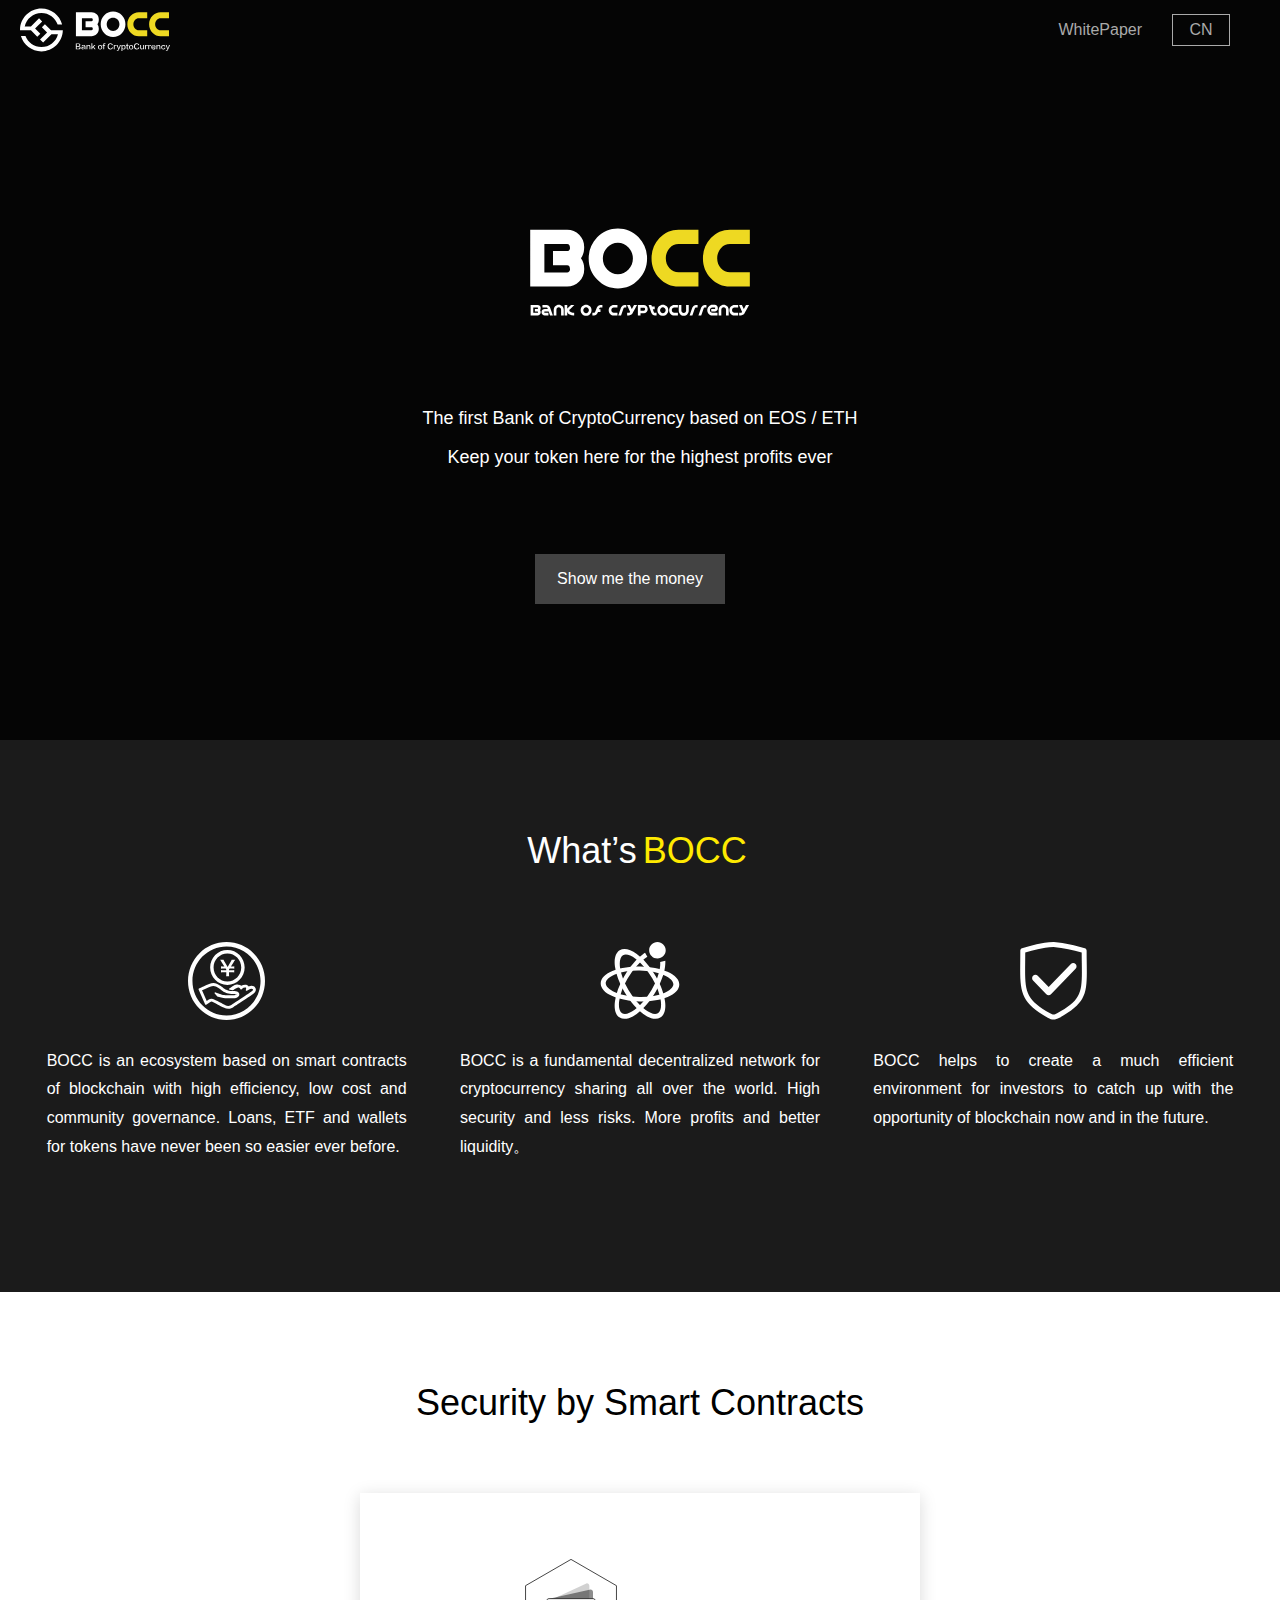
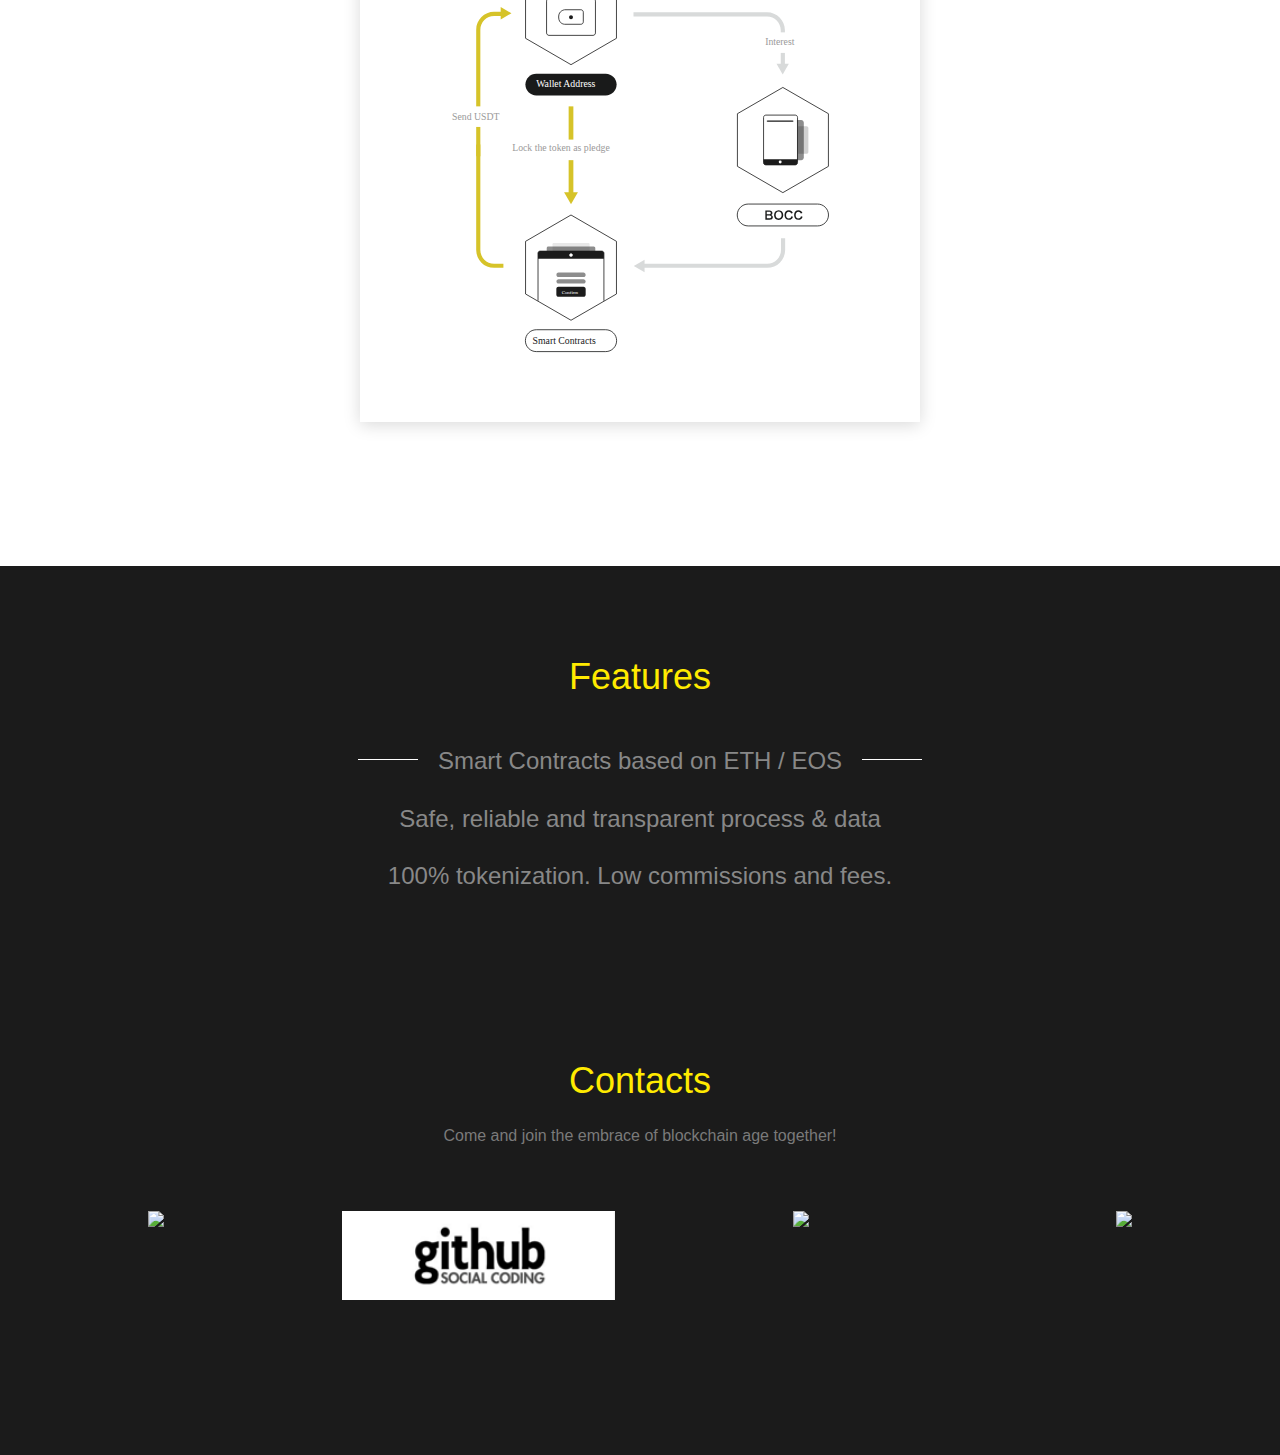
==== en/index.html @ 71c56737 "update" ====
<!DOCTYPE html><html><head><meta charset="utf-8"><meta name="viewport" content="width=device-width,initial-scale=1"><link href="/static/css/app.f552b98883aa0c68739c41cef1463698.css" rel="stylesheet"><title>BOCC，全球首个数字资产银行</title><meta name="keywords" content="区块链借贷,数字资产银行" id="kw" data-vue-meta="true"><meta name="description" content="BOCC是全球首个基于EOS&amp;ETH 区块链技术的数字资产“银行”。 是一个分布式数字资产管理、协作平台。官方名称为BOCC币行，简称 BOCC。BOCC币行提供基于数字资产的管理服务，包括借贷、量化、糖果、钱包、POS 矿池、去中心交易等，并提供各种资产服务工具。用户可以高效管理自己的资产，管理机构也可以零成本在这里给用户提供各种资产管理服务，从而逐渐形成一个基于智能合约的高效低成本的、公开中立的数字资产生态。" id="desc" data-vue-meta="true"></head><body><div data-v-5bb72483="" id="app"><div data-v-5bb72483="" class="page-header"><div data-v-5bb72483="" class="header_logo"><img data-v-5bb72483="" src="[data-uri]"></div><div data-v-5bb72483="" class="header-right"><a data-v-5bb72483="" href="">WhitePaper</a><a data-v-5bb72483="" href="/" class="lang router-link-active">CN</a></div></div><div data-v-5bb72483="" class="section banner"><canvas data-v-49dda0fe="" data-v-5bb72483="" class="star" width="800" height="740"></canvas><div data-v-5bb72483="" class="container"><img data-v-5bb72483="" src="/static/img/bocc_logo.8f1ca9d.svg"><p data-v-5bb72483="" class="p1">The first Bank of CryptoCurrency based on EOS / ETH</p><p data-v-5bb72483="" class="p2">Keep your token here for the highest profits ever</p><div data-v-5bb72483="" class="btns"><a data-v-5bb72483="" href="" class="btn learn-more">Show me the money</a></div></div></div><div data-v-5bb72483="" class="section about"><div data-v-5bb72483="" class="container"><h2 data-v-5bb72483="">What’s<span data-v-5bb72483="">BOCC</span></h2><div data-v-5bb72483="" class="items"><div data-v-5bb72483="" class="item"><img data-v-5bb72483="" src="[data-uri]"><p data-v-5bb72483="" class="desc">BOCC is an ecosystem based on smart contracts of blockchain with high efficiency, low cost and community governance. Loans, ETF and wallets for tokens have never been so easier ever before.</p></div><div data-v-5bb72483="" class="item"><img data-v-5bb72483="" src="[data-uri]"><p data-v-5bb72483="" class="desc">BOCC is a fundamental decentralized network for cryptocurrency sharing all over the world. High security and less risks. More profits and better liquidity。</p></div><div data-v-5bb72483="" class="item"><img data-v-5bb72483="" src="[data-uri]"><p data-v-5bb72483="" class="desc">BOCC helps to create a much efficient environment for investors to catch up with the opportunity of blockchain now and in the future.</p></div></div></div></div><div data-v-5bb72483="" class="section on-chain"><div data-v-5bb72483="" class="container"><h2 data-v-5bb72483="">Security by Smart Contracts</h2><div data-v-5bb72483="" class="img"><img data-v-5bb72483="" src="[data-uri]"></div></div></div><div data-v-5bb72483="" class="section characteristic"><div data-v-5bb72483="" class="container"><h2 data-v-5bb72483=""><span data-v-5bb72483="">Features</span></h2><p data-v-5bb72483="" class="p1">Smart Contracts based on ETH / EOS</p><p data-v-5bb72483="">Safe, reliable and transparent process &amp; data</p><p data-v-5bb72483="">100% tokenization. Low commissions and fees.</p></div></div><div data-v-5bb72483="" class="section concat"><div data-v-5bb72483="" class="container"><h2 data-v-5bb72483=""><span data-v-5bb72483="">Contacts</span></h2><p data-v-5bb72483="">Come and join the embrace of blockchain age together!</p><div data-v-5bb72483="" class="icons"><a data-v-5bb72483="" target="_blank" href="https://t.me/BOCC178" class="concat-icon telegram"><img data-v-5bb72483="" src="/static/img/telegram.ced1f60.png"></a><a data-v-5bb72483="" target="_blank" href="https://github.com/boccdao" class="concat-icon github"><img data-v-5bb72483="" src="[data-uri]"></a><a data-v-5bb72483="" class="concat-icon wechat"><img data-v-5bb72483="" src="/static/img/wechat.1f6c432.png"><div data-v-5bb72483="" class="qr"><img data-v-5bb72483="" src="/static/img/wechat_qr.aed6383.png"></div></a><a data-v-5bb72483="" target="_blank" href="https://twitter.com/BoBoccOne" class="concat-icon twitter"><img data-v-5bb72483="" src="/static/img/twitter.f9c5c9b.png"></a></div></div></div></div><script type="text/javascript" src="/static/js/manifest.2ae2e69a05c33dfc65f8.js"></script><script type="text/javascript" src="/static/js/vendor.516fdba6de6f0d0d9ad5.js"></script><script type="text/javascript" src="/static/js/app.c0666daaacd5abe1925c.js"></script></body></html>
---- static/css/app.f552b98883aa0c68739c41cef1463698.css ----
/*! normalize.css v8.0.0 | MIT License | github.com/necolas/normalize.css */.container[data-v-05e774ca]{box-sizing:border-box;max-width:1280px;min-width:320px;padding:20px;margin:0 auto}.container h2[data-v-05e774ca]{font-size:36px;font-weight:300;text-align:center;margin-top:70px;margin-bottom:70px}.container h2 span[data-v-05e774ca]{color:#ffea00;margin:6px}.page-header[data-v-05e774ca]{box-sizing:border-box;display:-ms-flexbox;display:flex;height:60px;max-width:1440px;width:100%;position:absolute;margin:0 auto;left:0;right:0;padding:0 20px;color:#aaa;background-color:transparent;-ms-flex-pack:justify;justify-content:space-between;z-index:10}.page-header .header-right[data-v-05e774ca],.page-header .header_logo[data-v-05e774ca]{display:-ms-flexbox;display:flex;-ms-flex-align:center;align-items:center}.page-header .header-right a[data-v-05e774ca]{color:inherit;text-decoration:none;height:30px;line-height:30px;text-align:center;margin-right:30px}@media screen and (max-width:425px){.page-header .header-right a[data-v-05e774ca]{margin-right:5px}}.page-header .header-right .lang[data-v-05e774ca]{height:30px;width:56px;border:1px solid;line-height:30px;text-align:center}.section.banner[data-v-05e774ca]{position:relative;height:740px;background-color:#050505;background-image:url(/static/img/banner.899f761.jpg);background-position:50%;background-repeat:no-repeat}.section.banner .container[data-v-05e774ca]{position:relative;color:#fff;text-align:center}.section.banner .container img[data-v-05e774ca]{margin-top:200px;width:236px}.section.banner .container p[data-v-05e774ca]{font-size:18px;font-weight:300;color:#fff}.section.banner .container p.p1[data-v-05e774ca]{margin-top:80px}.section.banner .container .btns[data-v-05e774ca]{margin-top:86px}.section.banner .container a.btn[data-v-05e774ca]{box-sizing:border-box;display:inline-block;line-height:50px;height:50px;width:190px;text-decoration:none;color:inherit}.section.banner .container a.btn.learn-more[data-v-05e774ca]{background-color:#434343;margin-right:20px}@media screen and (max-width:480px){.section.banner .container a.btn.learn-more[data-v-05e774ca]{margin-left:20px;margin-bottom:20px}}.section.banner .container a.btn.white-paper[data-v-05e774ca]{border:1px solid #fff}.section.about[data-v-05e774ca]{background-color:#1b1b1b;color:#fff}.section.about .container .items[data-v-05e774ca]{display:-ms-flexbox;display:flex;-ms-flex-pack:distribute;justify-content:space-around;margin-bottom:70px}@media screen and (max-width:768px){.section.about .container .items[data-v-05e774ca]{-ms-flex-direction:column;flex-direction:column;-ms-flex-align:center;align-items:center}}.section.about .container .items .item[data-v-05e774ca]{max-width:360px;width:30%;text-align:center;margin-bottom:40px}@media screen and (max-width:768px){.section.about .container .items .item[data-v-05e774ca]{width:100%}}.section.about .container .items .item img[data-v-05e774ca]{width:22%;margin-bottom:6%}.section.about .container .items .item p.desc[data-v-05e774ca]{text-align:justify;font-weight:300;line-height:1.8;margin:0}.section.on-chain .container[data-v-05e774ca]{text-align:center}.section.on-chain .container .img[data-v-05e774ca]{margin-left:auto;margin-right:auto;height:100%;width:100%;max-width:560px;max-height:560px;box-shadow:0 3px 16px 0 #dadada;margin-bottom:10%}.section.on-chain .container .img img[data-v-05e774ca]{box-sizing:border-box;width:100%;height:100%;padding:6%}.section.characteristic[data-v-05e774ca]{background-color:#1b1b1b;color:#fff}.section.characteristic .container[data-v-05e774ca]{display:-ms-flexbox;display:flex;-ms-flex-direction:column;flex-direction:column;-ms-flex-align:center;align-items:center;padding-bottom:50px}.section.characteristic .container h2[data-v-05e774ca]{margin-bottom:50px}.section.characteristic .container p[data-v-05e774ca]{font-size:24px;font-weight:300;color:#888;margin:0 0 30px;position:relative}.section.characteristic .container p.p1[data-v-05e774ca]:after,.section.characteristic .container p.p1[data-v-05e774ca]:before{content:"";display:block;position:absolute;width:60px;border-bottom:1px solid #fff;top:12px}@media screen and (max-width:480px){.section.characteristic .container p.p1[data-v-05e774ca]:after,.section.characteristic .container p.p1[data-v-05e774ca]:before{display:none}}.section.characteristic .container p.p1[data-v-05e774ca]:before{left:-80px}.section.characteristic .container p.p1[data-v-05e774ca]:after{right:-80px}.section.concat[data-v-05e774ca]{background-color:#1b1b1b;color:#fff}.section.concat .container[data-v-05e774ca]{text-align:center;padding-bottom:100px}.section.concat .container h2[data-v-05e774ca]{margin-bottom:26px}.section.concat .container p[data-v-05e774ca]{color:#7a7a7a;margin-bottom:65px}.section.concat .container .icons[data-v-05e774ca]{display:-ms-flexbox;display:flex;-ms-flex-pack:justify;justify-content:space-between;margin-bottom:50px}@media screen and (max-width:540px){.section.concat .container .icons[data-v-05e774ca]{-ms-flex-direction:column;flex-direction:column;-ms-flex-align:center;align-items:center}}.section.concat .container .concat-icon[data-v-05e774ca]{width:22%}@media screen and (max-width:540px){.section.concat .container .concat-icon[data-v-05e774ca]{width:80%;max-width:300px;margin-bottom:20px}}.section.concat .container .concat-icon img[data-v-05e774ca]{width:100%}.section.concat .container .wechat[data-v-05e774ca]{position:relative}.section.concat .container .wechat .qr[data-v-05e774ca]{display:none;position:absolute;border-radius:4%;overflow:hidden;bottom:130%;width:160%;left:-30%}.section.concat .container .wechat .qr img[data-v-05e774ca]{vertical-align:bottom}.section.concat .container .wechat:hover .qr[data-v-05e774ca]{display:block}.star[data-v-49dda0fe]{position:absolute;height:100%;width:100%}
/*! normalize.css v8.0.0 | MIT License | github.com/necolas/normalize.css */html{line-height:1.15;-webkit-text-size-adjust:100%}body{margin:0}h1{font-size:2em;margin:.67em 0}hr{box-sizing:content-box;height:0;overflow:visible}pre{font-family:monospace,monospace;font-size:1em}a{background-color:transparent}abbr[title]{border-bottom:none;text-decoration:underline;-webkit-text-decoration:underline dotted;text-decoration:underline dotted}b,strong{font-weight:bolder}code,kbd,samp{font-family:monospace,monospace;font-size:1em}small{font-size:80%}sub,sup{font-size:75%;line-height:0;position:relative;vertical-align:baseline}sub{bottom:-.25em}sup{top:-.5em}img{border-style:none}button,input,optgroup,select,textarea{font-family:inherit;font-size:100%;line-height:1.15;margin:0}button,input{overflow:visible}button,select{text-transform:none}[type=button],[type=reset],[type=submit],button{-webkit-appearance:button}[type=button]::-moz-focus-inner,[type=reset]::-moz-focus-inner,[type=submit]::-moz-focus-inner,button::-moz-focus-inner{border-style:none;padding:0}[type=button]:-moz-focusring,[type=reset]:-moz-focusring,[type=submit]:-moz-focusring,button:-moz-focusring{outline:1px dotted ButtonText}fieldset{padding:.35em .75em .625em}legend{box-sizing:border-box;color:inherit;display:table;max-width:100%;padding:0;white-space:normal}progress{vertical-align:baseline}textarea{overflow:auto}[type=checkbox],[type=radio]{box-sizing:border-box;padding:0}[type=number]::-webkit-inner-spin-button,[type=number]::-webkit-outer-spin-button{height:auto}[type=search]{-webkit-appearance:textfield;outline-offset:-2px}[type=search]::-webkit-search-decoration{-webkit-appearance:none}::-webkit-file-upload-button{-webkit-appearance:button;font:inherit}details{display:block}summary{display:list-item}[hidden],template{display:none}*{font-family:PingFang SC,Helvetica Neue,Helvetica,Hiragino Sans GB,Microsoft YaHei,Arial,sans-serif}.container[data-v-5bb72483]{box-sizing:border-box;max-width:1280px;min-width:320px;padding:20px;margin:0 auto}.container h2[data-v-5bb72483]{font-size:36px;font-weight:300;text-align:center;margin-top:70px;margin-bottom:70px}.container h2 span[data-v-5bb72483]{color:#ffea00;margin:6px}.page-header[data-v-5bb72483]{box-sizing:border-box;display:-ms-flexbox;display:flex;height:60px;max-width:1440px;width:100%;position:absolute;margin:0 auto;left:0;right:0;padding:0 20px;color:#aaa;background-color:transparent;-ms-flex-pack:justify;justify-content:space-between;z-index:10}.page-header .header-right[data-v-5bb72483],.page-header .header_logo[data-v-5bb72483]{display:-ms-flexbox;display:flex;-ms-flex-align:center;align-items:center}.page-header .header-right a[data-v-5bb72483]{color:inherit;text-decoration:none;height:30px;line-height:30px;text-align:center;margin-right:30px}@media screen and (max-width:425px){.page-header .header-right a[data-v-5bb72483]{margin-right:5px}}.page-header .header-right .lang[data-v-5bb72483]{height:30px;width:56px;border:1px solid;line-height:30px;text-align:center}.section.banner[data-v-5bb72483]{position:relative;height:740px;background-color:#050505;background-image:url(/static/img/banner.899f761.jpg);background-position:50%;background-repeat:no-repeat}.section.banner .container[data-v-5bb72483]{position:relative;color:#fff;text-align:center}.section.banner .container img[data-v-5bb72483]{margin-top:200px;width:236px}.section.banner .container p[data-v-5bb72483]{font-size:18px;font-weight:300;color:#fff}.section.banner .container p.p1[data-v-5bb72483]{margin-top:80px}.section.banner .container .btns[data-v-5bb72483]{margin-top:86px}.section.banner .container a.btn[data-v-5bb72483]{box-sizing:border-box;display:inline-block;line-height:50px;height:50px;width:190px;text-decoration:none;color:inherit}.section.banner .container a.btn.learn-more[data-v-5bb72483]{background-color:#434343;margin-right:20px}@media screen and (max-width:480px){.section.banner .container a.btn.learn-more[data-v-5bb72483]{margin-left:20px;margin-bottom:20px}}.section.banner .container a.btn.white-paper[data-v-5bb72483]{border:1px solid #fff}.section.about[data-v-5bb72483]{background-color:#1b1b1b;color:#fff}.section.about .container .items[data-v-5bb72483]{display:-ms-flexbox;display:flex;-ms-flex-pack:distribute;justify-content:space-around;margin-bottom:70px}@media screen and (max-width:768px){.section.about .container .items[data-v-5bb72483]{-ms-flex-direction:column;flex-direction:column;-ms-flex-align:center;align-items:center}}.section.about .container .items .item[data-v-5bb72483]{max-width:360px;width:30%;text-align:center;margin-bottom:40px}@media screen and (max-width:768px){.section.about .container .items .item[data-v-5bb72483]{width:100%}}.section.about .container .items .item img[data-v-5bb72483]{width:22%;margin-bottom:6%}.section.about .container .items .item p.desc[data-v-5bb72483]{text-align:justify;font-weight:300;line-height:1.8;margin:0}.section.on-chain .container[data-v-5bb72483]{text-align:center}.section.on-chain .container .img[data-v-5bb72483]{margin-left:auto;margin-right:auto;height:100%;width:100%;max-width:560px;max-height:560px;box-shadow:0 3px 16px 0 #dadada;margin-bottom:10%}.section.on-chain .container .img img[data-v-5bb72483]{box-sizing:border-box;width:100%;height:100%;padding:6%}.section.characteristic[data-v-5bb72483]{background-color:#1b1b1b;color:#fff}.section.characteristic .container[data-v-5bb72483]{display:-ms-flexbox;display:flex;-ms-flex-direction:column;flex-direction:column;-ms-flex-align:center;align-items:center;padding-bottom:50px}.section.characteristic .container h2[data-v-5bb72483]{margin-bottom:50px}.section.characteristic .container p[data-v-5bb72483]{font-size:24px;font-weight:300;color:#888;margin:0 0 30px;position:relative}.section.characteristic .container p.p1[data-v-5bb72483]:after,.section.characteristic .container p.p1[data-v-5bb72483]:before{content:"";display:block;position:absolute;width:60px;border-bottom:1px solid #fff;top:12px}@media screen and (max-width:480px){.section.characteristic .container p.p1[data-v-5bb72483]:after,.section.characteristic .container p.p1[data-v-5bb72483]:before{display:none}}.section.characteristic .container p.p1[data-v-5bb72483]:before{left:-80px}.section.characteristic .container p.p1[data-v-5bb72483]:after{right:-80px}.section.concat[data-v-5bb72483]{background-color:#1b1b1b;color:#fff}.section.concat .container[data-v-5bb72483]{text-align:center;padding-bottom:100px}.section.concat .container h2[data-v-5bb72483]{margin-bottom:26px}.section.concat .container p[data-v-5bb72483]{color:#7a7a7a;margin-bottom:65px}.section.concat .container .icons[data-v-5bb72483]{display:-ms-flexbox;display:flex;-ms-flex-pack:justify;justify-content:space-between;margin-bottom:50px}@media screen and (max-width:540px){.section.concat .container .icons[data-v-5bb72483]{-ms-flex-direction:column;flex-direction:column;-ms-flex-align:center;align-items:center}}.section.concat .container .concat-icon[data-v-5bb72483]{width:22%}@media screen and (max-width:540px){.section.concat .container .concat-icon[data-v-5bb72483]{width:80%;max-width:300px;margin-bottom:20px}}.section.concat .container .concat-icon img[data-v-5bb72483]{width:100%}.section.concat .container .wechat[data-v-5bb72483]{position:relative}.section.concat .container .wechat .qr[data-v-5bb72483]{display:none;position:absolute;border-radius:4%;overflow:hidden;bottom:130%;width:160%;left:-30%}.section.concat .container .wechat .qr img[data-v-5bb72483]{vertical-align:bottom}.section.concat .container .wechat:hover .qr[data-v-5bb72483]{display:block}
/*# sourceMappingURL=app.f552b98883aa0c68739c41cef1463698.css.map */
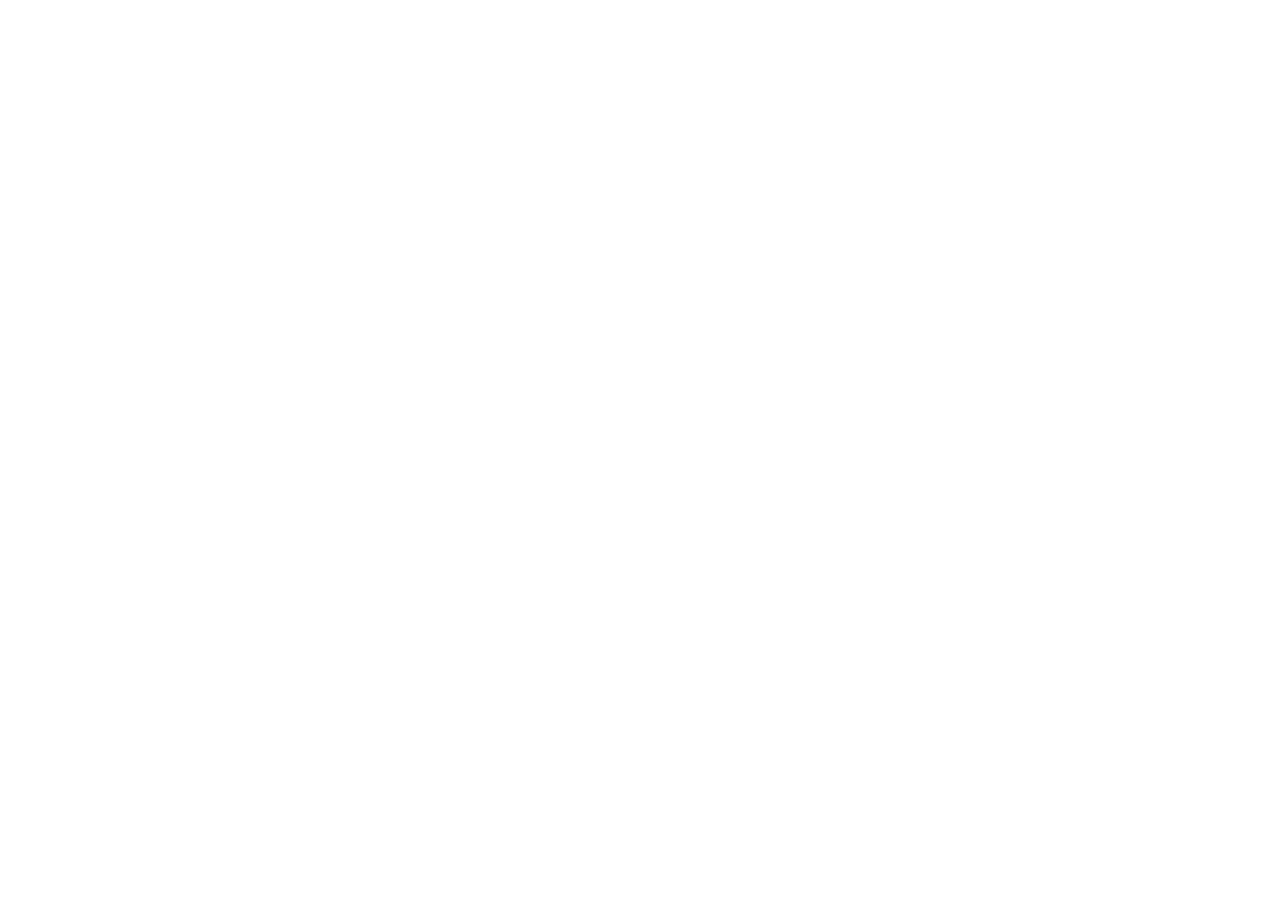
==== commit 8b8183d3: "change front" ====
--- a/en/index.html
+++ b/en/index.html
@@ -1 +1 @@
-<!DOCTYPE html><html><head><meta charset="utf-8"><meta name="viewport" content="width=device-width,initial-scale=1"><link href="/static/css/app.f552b98883aa0c68739c41cef1463698.css" rel="stylesheet"><title>BOCC，全球首个数字资产银行</title><meta name="keywords" content="区块链借贷,数字资产银行" id="kw" data-vue-meta="true"><meta name="description" content="BOCC是全球首个基于EOS&amp;ETH 区块链技术的数字资产“银行”。 是一个分布式数字资产管理、协作平台。官方名称为BOCC币行，简称 BOCC。BOCC币行提供基于数字资产的管理服务，包括借贷、量化、糖果、钱包、POS 矿池、去中心交易等，并提供各种资产服务工具。用户可以高效管理自己的资产，管理机构也可以零成本在这里给用户提供各种资产管理服务，从而逐渐形成一个基于智能合约的高效低成本的、公开中立的数字资产生态。" id="desc" data-vue-meta="true"></head><body><div data-v-5bb72483="" id="app"><div data-v-5bb72483="" class="page-header"><div data-v-5bb72483="" class="header_logo"><img data-v-5bb72483="" src="[data-uri]"></div><div data-v-5bb72483="" class="header-right"><a data-v-5bb72483="" href="">WhitePaper</a><a data-v-5bb72483="" href="/" class="lang router-link-active">CN</a></div></div><div data-v-5bb72483="" class="section banner"><canvas data-v-49dda0fe="" data-v-5bb72483="" class="star" width="800" height="740"></canvas><div data-v-5bb72483="" class="container"><img data-v-5bb72483="" src="/static/img/bocc_logo.8f1ca9d.svg"><p data-v-5bb72483="" class="p1">The first Bank of CryptoCurrency based on EOS / ETH</p><p data-v-5bb72483="" class="p2">Keep your token here for the highest profits ever</p><div data-v-5bb72483="" class="btns"><a data-v-5bb72483="" href="" class="btn learn-more">Show me the money</a></div></div></div><div data-v-5bb72483="" class="section about"><div data-v-5bb72483="" class="container"><h2 data-v-5bb72483="">What’s<span data-v-5bb72483="">BOCC</span></h2><div data-v-5bb72483="" class="items"><div data-v-5bb72483="" class="item"><img data-v-5bb72483="" src="[data-uri]"><p data-v-5bb72483="" class="desc">BOCC is an ecosystem based on smart contracts of blockchain with high efficiency, low cost and community governance. Loans, ETF and wallets for tokens have never been so easier ever before.</p></div><div data-v-5bb72483="" class="item"><img data-v-5bb72483="" src="[data-uri]"><p data-v-5bb72483="" class="desc">BOCC is a fundamental decentralized network for cryptocurrency sharing all over the world. High security and less risks. More profits and better liquidity。</p></div><div data-v-5bb72483="" class="item"><img data-v-5bb72483="" src="[data-uri]"><p data-v-5bb72483="" class="desc">BOCC helps to create a much efficient environment for investors to catch up with the opportunity of blockchain now and in the future.</p></div></div></div></div><div data-v-5bb72483="" class="section on-chain"><div data-v-5bb72483="" class="container"><h2 data-v-5bb72483="">Security by Smart Contracts</h2><div data-v-5bb72483="" class="img"><img data-v-5bb72483="" src="[data-uri]"></div></div></div><div data-v-5bb72483="" class="section characteristic"><div data-v-5bb72483="" class="container"><h2 data-v-5bb72483=""><span data-v-5bb72483="">Features</span></h2><p data-v-5bb72483="" class="p1">Smart Contracts based on ETH / EOS</p><p data-v-5bb72483="">Safe, reliable and transparent process &amp; data</p><p data-v-5bb72483="">100% tokenization. Low commissions and fees.</p></div></div><div data-v-5bb72483="" class="section concat"><div data-v-5bb72483="" class="container"><h2 data-v-5bb72483=""><span data-v-5bb72483="">Contacts</span></h2><p data-v-5bb72483="">Come and join the embrace of blockchain age together!</p><div data-v-5bb72483="" class="icons"><a data-v-5bb72483="" target="_blank" href="https://t.me/BOCC178" class="concat-icon telegram"><img data-v-5bb72483="" src="/static/img/telegram.ced1f60.png"></a><a data-v-5bb72483="" target="_blank" href="https://github.com/boccdao" class="concat-icon github"><img data-v-5bb72483="" src="[data-uri]"></a><a data-v-5bb72483="" class="concat-icon wechat"><img data-v-5bb72483="" src="/static/img/wechat.1f6c432.png"><div data-v-5bb72483="" class="qr"><img data-v-5bb72483="" src="/static/img/wechat_qr.aed6383.png"></div></a><a data-v-5bb72483="" target="_blank" href="https://twitter.com/BoBoccOne" class="concat-icon twitter"><img data-v-5bb72483="" src="/static/img/twitter.f9c5c9b.png"></a></div></div></div></div><script type="text/javascript" src="/static/js/manifest.2ae2e69a05c33dfc65f8.js"></script><script type="text/javascript" src="/static/js/vendor.516fdba6de6f0d0d9ad5.js"></script><script type="text/javascript" src="/static/js/app.c0666daaacd5abe1925c.js"></script></body></html>+<!DOCTYPE html><html><head><meta charset="utf-8"><meta name="viewport" content="width=device-width,initial-scale=1"><link href="/static/css/app.ef5d7d2786e23e6027e5224f53bf15a0.css" rel="stylesheet"></head><body><!----><script type="text/javascript" src="/static/js/manifest.2ae2e69a05c33dfc65f8.js"></script><script type="text/javascript" src="/static/js/vendor.516fdba6de6f0d0d9ad5.js"></script><script type="text/javascript" src="/static/js/app.77d8ef7a7ba5e0840a5e.js"></script></body></html>--- a/static/css/app.ef5d7d2786e23e6027e5224f53bf15a0.css
+++ b/static/css/app.ef5d7d2786e23e6027e5224f53bf15a0.css
@@ -0,0 +1,3 @@
+/*! normalize.css v8.0.0 | MIT License | github.com/necolas/normalize.css */.container[data-v-b8b3e58e]{box-sizing:border-box;max-width:1280px;min-width:320px;padding:20px;margin:0 auto}.container h2[data-v-b8b3e58e]{font-size:36px;font-weight:300;text-align:center;margin-top:70px;margin-bottom:70px}.container h2 span[data-v-b8b3e58e]{color:#ffea00;margin:6px}.page-header[data-v-b8b3e58e]{box-sizing:border-box;display:-ms-flexbox;display:flex;height:60px;max-width:1440px;width:100%;position:absolute;margin:0 auto;left:0;right:0;padding:0 20px;color:#aaa;background-color:transparent;-ms-flex-pack:justify;justify-content:space-between;z-index:10}.page-header .header-right[data-v-b8b3e58e],.page-header .header_logo[data-v-b8b3e58e]{display:-ms-flexbox;display:flex;-ms-flex-align:center;align-items:center}.page-header .header-right a[data-v-b8b3e58e]{color:inherit;text-decoration:none;height:30px;line-height:30px;text-align:center;margin-right:30px}@media screen and (max-width:425px){.page-header .header-right a[data-v-b8b3e58e]{margin-right:5px}}.page-header .header-right .lang[data-v-b8b3e58e]{height:30px;width:56px;border:1px solid;line-height:30px;text-align:center}.section.banner[data-v-b8b3e58e]{position:relative;height:740px;background-color:#050505;background-image:url(/static/img/banner.899f761.jpg);background-position:50%;background-repeat:no-repeat}.section.banner .container[data-v-b8b3e58e]{position:relative;color:#fff;text-align:center}.section.banner .container img[data-v-b8b3e58e]{margin-top:200px;width:236px}.section.banner .container p[data-v-b8b3e58e]{font-size:18px;font-weight:300;color:#fff}.section.banner .container p.p1[data-v-b8b3e58e]{margin-top:80px}.section.banner .container .btns[data-v-b8b3e58e]{margin-top:86px}.section.banner .container a.btn[data-v-b8b3e58e]{box-sizing:border-box;display:inline-block;line-height:50px;height:50px;width:190px;text-decoration:none;color:inherit}.section.banner .container a.btn.learn-more[data-v-b8b3e58e]{background-color:#434343;margin-right:20px}@media screen and (max-width:480px){.section.banner .container a.btn.learn-more[data-v-b8b3e58e]{margin-left:20px;margin-bottom:20px}}.section.banner .container a.btn.white-paper[data-v-b8b3e58e]{border:1px solid #fff}.section.about[data-v-b8b3e58e]{background-color:#1b1b1b;color:#fff}.section.about .container .items[data-v-b8b3e58e]{display:-ms-flexbox;display:flex;-ms-flex-pack:distribute;justify-content:space-around;margin-bottom:70px}@media screen and (max-width:768px){.section.about .container .items[data-v-b8b3e58e]{-ms-flex-direction:column;flex-direction:column;-ms-flex-align:center;align-items:center}}.section.about .container .items .item[data-v-b8b3e58e]{max-width:360px;width:30%;text-align:center;margin-bottom:40px}@media screen and (max-width:768px){.section.about .container .items .item[data-v-b8b3e58e]{width:100%}}.section.about .container .items .item img[data-v-b8b3e58e]{width:22%;margin-bottom:6%}.section.about .container .items .item p.desc[data-v-b8b3e58e]{text-align:left;font-weight:300;line-height:1.8;margin:0}.section.on-chain .container[data-v-b8b3e58e]{text-align:center}.section.on-chain .container .img[data-v-b8b3e58e]{margin-left:auto;margin-right:auto;height:100%;width:100%;max-width:560px;max-height:560px;box-shadow:0 3px 16px 0 #dadada;margin-bottom:10%}.section.on-chain .container .img img[data-v-b8b3e58e]{box-sizing:border-box;width:100%;height:100%;padding:6%}.section.characteristic[data-v-b8b3e58e]{background-color:#1b1b1b;color:#fff}.section.characteristic .container[data-v-b8b3e58e]{display:-ms-flexbox;display:flex;-ms-flex-direction:column;flex-direction:column;-ms-flex-align:center;align-items:center;padding-bottom:50px}.section.characteristic .container h2[data-v-b8b3e58e]{margin-bottom:50px}.section.characteristic .container p[data-v-b8b3e58e]{font-size:24px;font-weight:300;color:#888;margin:0 0 30px;position:relative}.section.characteristic .container p.p1[data-v-b8b3e58e]:after,.section.characteristic .container p.p1[data-v-b8b3e58e]:before{content:"";display:block;position:absolute;width:60px;border-bottom:1px solid #fff;top:12px}@media screen and (max-width:480px){.section.characteristic .container p.p1[data-v-b8b3e58e]:after,.section.characteristic .container p.p1[data-v-b8b3e58e]:before{display:none}}.section.characteristic .container p.p1[data-v-b8b3e58e]:before{left:-80px}.section.characteristic .container p.p1[data-v-b8b3e58e]:after{right:-80px}.section.concat[data-v-b8b3e58e]{background-color:#1b1b1b;color:#fff}.section.concat .container[data-v-b8b3e58e]{text-align:center;padding-bottom:100px}.section.concat .container h2[data-v-b8b3e58e]{margin-bottom:26px}.section.concat .container p[data-v-b8b3e58e]{color:#7a7a7a;margin-bottom:65px}.section.concat .container .icons[data-v-b8b3e58e]{display:-ms-flexbox;display:flex;-ms-flex-pack:justify;justify-content:space-between;margin-bottom:50px}@media screen and (max-width:540px){.section.concat .container .icons[data-v-b8b3e58e]{-ms-flex-direction:column;flex-direction:column;-ms-flex-align:center;align-items:center}}.section.concat .container .concat-icon[data-v-b8b3e58e]{width:22%}@media screen and (max-width:540px){.section.concat .container .concat-icon[data-v-b8b3e58e]{width:80%;max-width:300px;margin-bottom:20px}}.section.concat .container .concat-icon img[data-v-b8b3e58e]{width:100%}.section.concat .container .wechat[data-v-b8b3e58e]{position:relative}.section.concat .container .wechat .qr[data-v-b8b3e58e]{display:none;position:absolute;border-radius:4%;overflow:hidden;bottom:130%;width:160%;left:-30%}.section.concat .container .wechat .qr img[data-v-b8b3e58e]{vertical-align:bottom}.section.concat .container .wechat:hover .qr[data-v-b8b3e58e]{display:block}.star[data-v-3545ca44]{position:absolute;height:100%;width:100%}
+/*! normalize.css v8.0.0 | MIT License | github.com/necolas/normalize.css */html{line-height:1.15;-webkit-text-size-adjust:100%}body{margin:0}h1{font-size:2em;margin:.67em 0}hr{box-sizing:content-box;height:0;overflow:visible}pre{font-family:monospace,monospace;font-size:1em}a{background-color:transparent}abbr[title]{border-bottom:none;text-decoration:underline;-webkit-text-decoration:underline dotted;text-decoration:underline dotted}b,strong{font-weight:bolder}code,kbd,samp{font-family:monospace,monospace;font-size:1em}small{font-size:80%}sub,sup{font-size:75%;line-height:0;position:relative;vertical-align:baseline}sub{bottom:-.25em}sup{top:-.5em}img{border-style:none}button,input,optgroup,select,textarea{font-family:inherit;font-size:100%;line-height:1.15;margin:0}button,input{overflow:visible}button,select{text-transform:none}[type=button],[type=reset],[type=submit],button{-webkit-appearance:button}[type=button]::-moz-focus-inner,[type=reset]::-moz-focus-inner,[type=submit]::-moz-focus-inner,button::-moz-focus-inner{border-style:none;padding:0}[type=button]:-moz-focusring,[type=reset]:-moz-focusring,[type=submit]:-moz-focusring,button:-moz-focusring{outline:1px dotted ButtonText}fieldset{padding:.35em .75em .625em}legend{box-sizing:border-box;color:inherit;display:table;max-width:100%;padding:0;white-space:normal}progress{vertical-align:baseline}textarea{overflow:auto}[type=checkbox],[type=radio]{box-sizing:border-box;padding:0}[type=number]::-webkit-inner-spin-button,[type=number]::-webkit-outer-spin-button{height:auto}[type=search]{-webkit-appearance:textfield;outline-offset:-2px}[type=search]::-webkit-search-decoration{-webkit-appearance:none}::-webkit-file-upload-button{-webkit-appearance:button;font:inherit}details{display:block}summary{display:list-item}[hidden],template{display:none}*{font-family:Microsoft YaHei,PingFang SC,Helvetica Neue,Helvetica,Hiragino Sans GB,Arial,sans-serif}.container[data-v-43d2474a]{box-sizing:border-box;max-width:1280px;min-width:320px;padding:20px;margin:0 auto}.container h2[data-v-43d2474a]{font-size:36px;font-weight:300;text-align:center;margin-top:70px;margin-bottom:70px}.container h2 span[data-v-43d2474a]{color:#ffea00;margin:6px}.page-header[data-v-43d2474a]{box-sizing:border-box;display:-ms-flexbox;display:flex;height:60px;max-width:1440px;width:100%;position:absolute;margin:0 auto;left:0;right:0;padding:0 20px;color:#aaa;background-color:transparent;-ms-flex-pack:justify;justify-content:space-between;z-index:10}.page-header .header-right[data-v-43d2474a],.page-header .header_logo[data-v-43d2474a]{display:-ms-flexbox;display:flex;-ms-flex-align:center;align-items:center}.page-header .header-right a[data-v-43d2474a]{color:inherit;text-decoration:none;height:30px;line-height:30px;text-align:center;margin-right:30px}@media screen and (max-width:425px){.page-header .header-right a[data-v-43d2474a]{margin-right:5px}}.page-header .header-right .lang[data-v-43d2474a]{height:30px;width:56px;border:1px solid;line-height:30px;text-align:center}.section.banner[data-v-43d2474a]{position:relative;height:740px;background-color:#050505;background-image:url(/static/img/banner.899f761.jpg);background-position:50%;background-repeat:no-repeat}.section.banner .container[data-v-43d2474a]{position:relative;color:#fff;text-align:center}.section.banner .container img[data-v-43d2474a]{margin-top:200px;width:236px}.section.banner .container p[data-v-43d2474a]{font-size:18px;font-weight:300;color:#fff}.section.banner .container p.p1[data-v-43d2474a]{margin-top:80px}.section.banner .container .btns[data-v-43d2474a]{margin-top:86px}.section.banner .container a.btn[data-v-43d2474a]{box-sizing:border-box;display:inline-block;line-height:50px;height:50px;width:190px;text-decoration:none;color:inherit}.section.banner .container a.btn.learn-more[data-v-43d2474a]{background-color:#434343;margin-right:20px}@media screen and (max-width:480px){.section.banner .container a.btn.learn-more[data-v-43d2474a]{margin-left:20px;margin-bottom:20px}}.section.banner .container a.btn.white-paper[data-v-43d2474a]{border:1px solid #fff}.section.about[data-v-43d2474a]{background-color:#1b1b1b;color:#fff}.section.about .container .items[data-v-43d2474a]{display:-ms-flexbox;display:flex;-ms-flex-pack:distribute;justify-content:space-around;margin-bottom:70px}@media screen and (max-width:768px){.section.about .container .items[data-v-43d2474a]{-ms-flex-direction:column;flex-direction:column;-ms-flex-align:center;align-items:center}}.section.about .container .items .item[data-v-43d2474a]{max-width:360px;width:30%;text-align:center;margin-bottom:40px}@media screen and (max-width:768px){.section.about .container .items .item[data-v-43d2474a]{width:100%}}.section.about .container .items .item img[data-v-43d2474a]{width:22%;margin-bottom:6%}.section.about .container .items .item p.desc[data-v-43d2474a]{text-align:left;font-weight:300;line-height:1.8;margin:0}.section.on-chain .container[data-v-43d2474a]{text-align:center}.section.on-chain .container .img[data-v-43d2474a]{margin-left:auto;margin-right:auto;height:100%;width:100%;max-width:560px;max-height:560px;box-shadow:0 3px 16px 0 #dadada;margin-bottom:10%}.section.on-chain .container .img img[data-v-43d2474a]{box-sizing:border-box;width:100%;height:100%;padding:6%}.section.characteristic[data-v-43d2474a]{background-color:#1b1b1b;color:#fff}.section.characteristic .container[data-v-43d2474a]{display:-ms-flexbox;display:flex;-ms-flex-direction:column;flex-direction:column;-ms-flex-align:center;align-items:center;padding-bottom:50px}.section.characteristic .container h2[data-v-43d2474a]{margin-bottom:50px}.section.characteristic .container p[data-v-43d2474a]{font-size:24px;font-weight:300;color:#888;margin:0 0 30px;position:relative}.section.characteristic .container p.p1[data-v-43d2474a]:after,.section.characteristic .container p.p1[data-v-43d2474a]:before{content:"";display:block;position:absolute;width:60px;border-bottom:1px solid #fff;top:12px}@media screen and (max-width:480px){.section.characteristic .container p.p1[data-v-43d2474a]:after,.section.characteristic .container p.p1[data-v-43d2474a]:before{display:none}}.section.characteristic .container p.p1[data-v-43d2474a]:before{left:-80px}.section.characteristic .container p.p1[data-v-43d2474a]:after{right:-80px}.section.concat[data-v-43d2474a]{background-color:#1b1b1b;color:#fff}.section.concat .container[data-v-43d2474a]{text-align:center;padding-bottom:100px}.section.concat .container h2[data-v-43d2474a]{margin-bottom:26px}.section.concat .container p[data-v-43d2474a]{color:#7a7a7a;margin-bottom:65px}.section.concat .container .icons[data-v-43d2474a]{display:-ms-flexbox;display:flex;-ms-flex-pack:justify;justify-content:space-between;margin-bottom:50px}@media screen and (max-width:540px){.section.concat .container .icons[data-v-43d2474a]{-ms-flex-direction:column;flex-direction:column;-ms-flex-align:center;align-items:center}}.section.concat .container .concat-icon[data-v-43d2474a]{width:22%}@media screen and (max-width:540px){.section.concat .container .concat-icon[data-v-43d2474a]{width:80%;max-width:300px;margin-bottom:20px}}.section.concat .container .concat-icon img[data-v-43d2474a]{width:100%}.section.concat .container .wechat[data-v-43d2474a]{position:relative}.section.concat .container .wechat .qr[data-v-43d2474a]{display:none;position:absolute;border-radius:4%;overflow:hidden;bottom:130%;width:160%;left:-30%}.section.concat .container .wechat .qr img[data-v-43d2474a]{vertical-align:bottom}.section.concat .container .wechat:hover .qr[data-v-43d2474a]{display:block}
+/*# sourceMappingURL=app.ef5d7d2786e23e6027e5224f53bf15a0.css.map */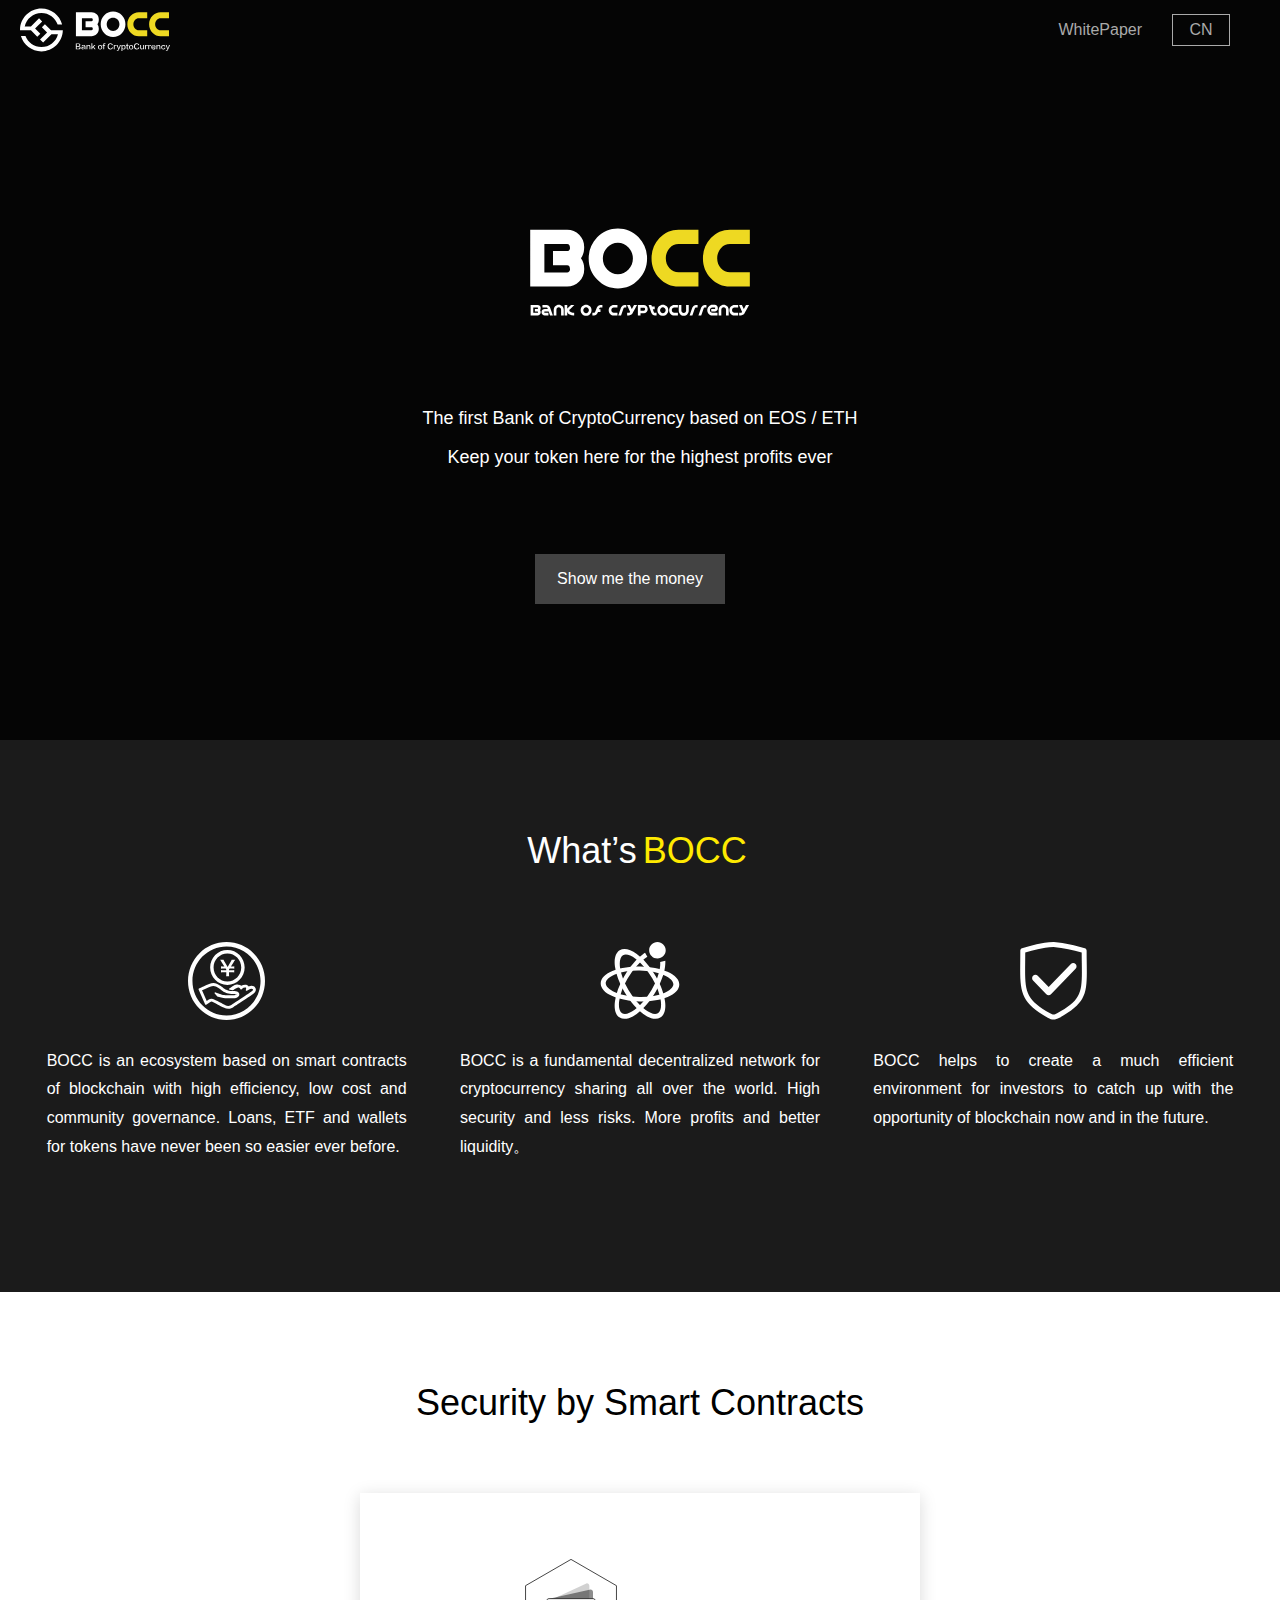
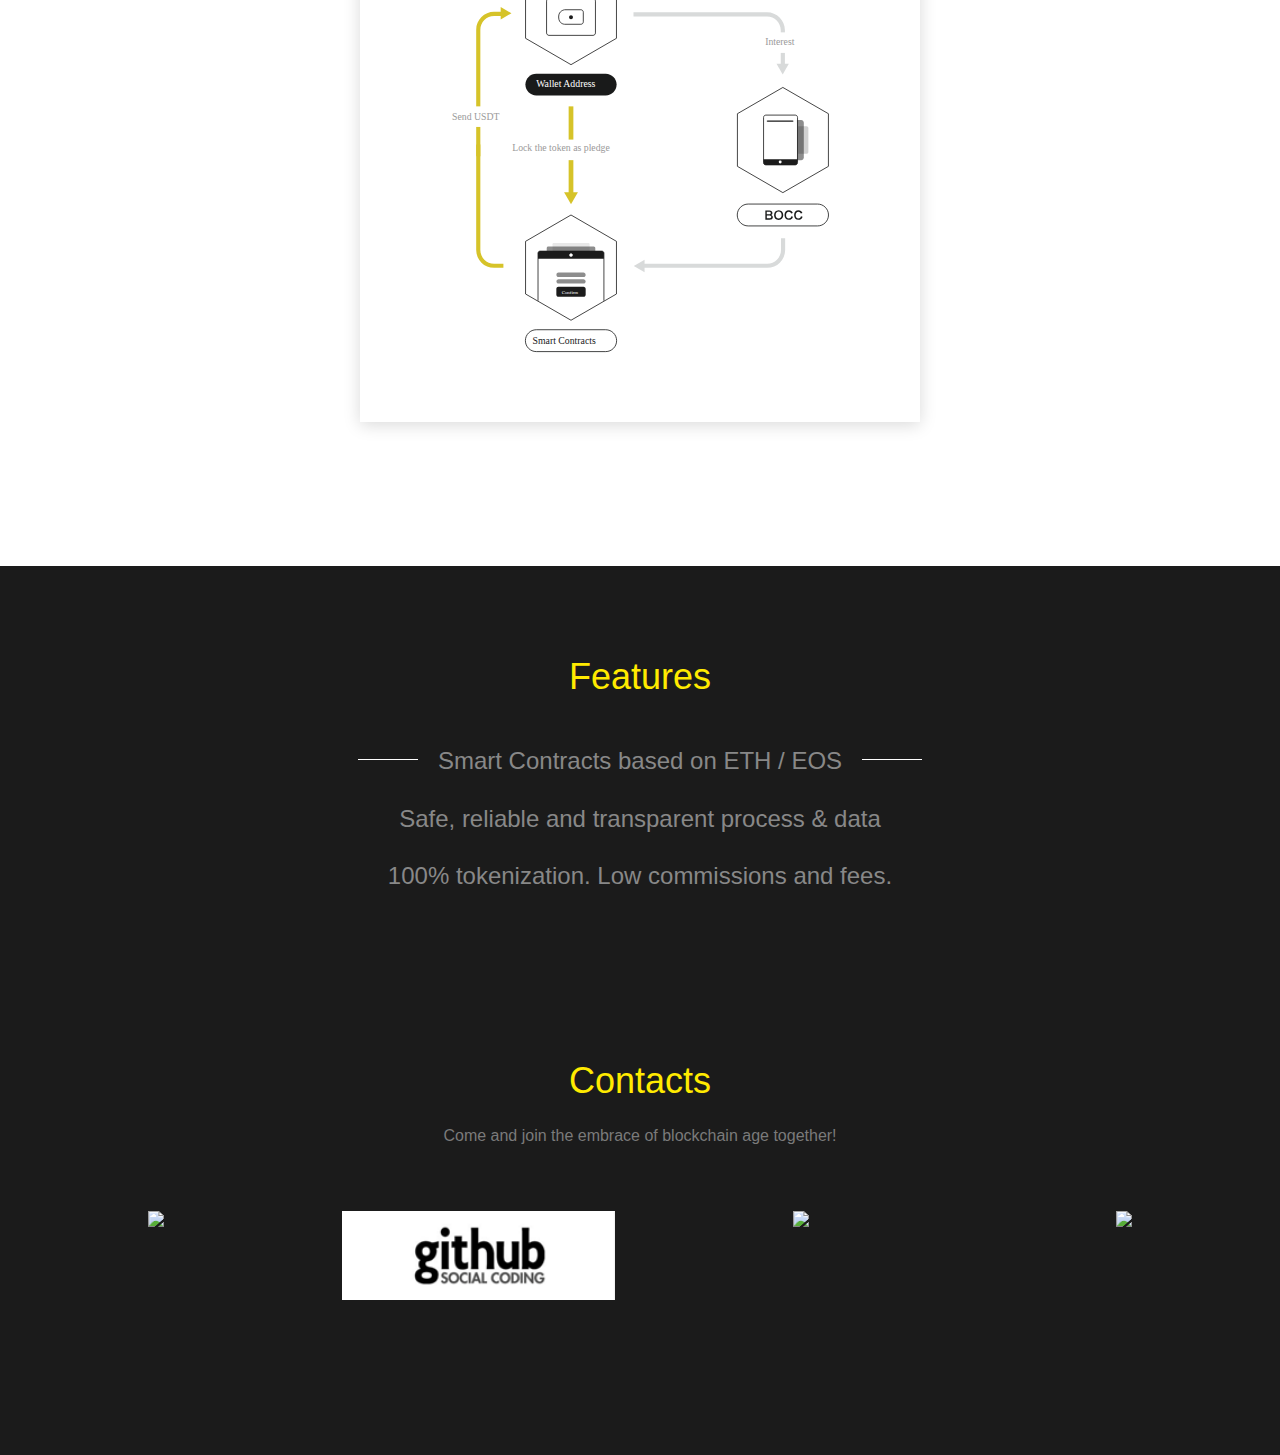
==== commit 684f8e98: "update" ====
--- a/en/index.html
+++ b/en/index.html
@@ -1 +1 @@
-<!DOCTYPE html><html><head><meta charset="utf-8"><meta name="viewport" content="width=device-width,initial-scale=1"><link href="/static/css/app.ef5d7d2786e23e6027e5224f53bf15a0.css" rel="stylesheet"></head><body><!----><script type="text/javascript" src="/static/js/manifest.2ae2e69a05c33dfc65f8.js"></script><script type="text/javascript" src="/static/js/vendor.516fdba6de6f0d0d9ad5.js"></script><script type="text/javascript" src="/static/js/app.77d8ef7a7ba5e0840a5e.js"></script></body></html>+<!DOCTYPE html><html><head><meta charset="utf-8"><meta name="viewport" content="width=device-width,initial-scale=1"><link href="/static/css/app.f552b98883aa0c68739c41cef1463698.css" rel="stylesheet"><title>BOCC，全球首个数字资产银行</title><meta name="keywords" content="区块链借贷,数字资产银行" id="kw" data-vue-meta="true"><meta name="description" content="BOCC是全球首个基于EOS&amp;ETH 区块链技术的数字资产“银行”。 是一个分布式数字资产管理、协作平台。官方名称为BOCC币行，简称 BOCC。BOCC币行提供基于数字资产的管理服务，包括借贷、量化、糖果、钱包、POS 矿池、去中心交易等，并提供各种资产服务工具。用户可以高效管理自己的资产，管理机构也可以零成本在这里给用户提供各种资产管理服务，从而逐渐形成一个基于智能合约的高效低成本的、公开中立的数字资产生态。" id="desc" data-vue-meta="true"></head><body><div data-v-5bb72483="" id="app"><div data-v-5bb72483="" class="page-header"><div data-v-5bb72483="" class="header_logo"><img data-v-5bb72483="" src="[data-uri]"></div><div data-v-5bb72483="" class="header-right"><a data-v-5bb72483="" href="">WhitePaper</a><a data-v-5bb72483="" href="/" class="lang router-link-active">CN</a></div></div><div data-v-5bb72483="" class="section banner"><canvas data-v-49dda0fe="" data-v-5bb72483="" class="star" width="800" height="740"></canvas><div data-v-5bb72483="" class="container"><img data-v-5bb72483="" src="/static/img/bocc_logo.8f1ca9d.svg"><p data-v-5bb72483="" class="p1">The first Bank of CryptoCurrency based on EOS / ETH</p><p data-v-5bb72483="" class="p2">Keep your token here for the highest profits ever</p><div data-v-5bb72483="" class="btns"><a data-v-5bb72483="" href="" class="btn learn-more">Show me the money</a></div></div></div><div data-v-5bb72483="" class="section about"><div data-v-5bb72483="" class="container"><h2 data-v-5bb72483="">What’s<span data-v-5bb72483="">BOCC</span></h2><div data-v-5bb72483="" class="items"><div data-v-5bb72483="" class="item"><img data-v-5bb72483="" src="[data-uri]"><p data-v-5bb72483="" class="desc">BOCC is an ecosystem based on smart contracts of blockchain with high efficiency, low cost and community governance. Loans, ETF and wallets for tokens have never been so easier ever before.</p></div><div data-v-5bb72483="" class="item"><img data-v-5bb72483="" src="[data-uri]"><p data-v-5bb72483="" class="desc">BOCC is a fundamental decentralized network for cryptocurrency sharing all over the world. High security and less risks. More profits and better liquidity。</p></div><div data-v-5bb72483="" class="item"><img data-v-5bb72483="" src="[data-uri]"><p data-v-5bb72483="" class="desc">BOCC helps to create a much efficient environment for investors to catch up with the opportunity of blockchain now and in the future.</p></div></div></div></div><div data-v-5bb72483="" class="section on-chain"><div data-v-5bb72483="" class="container"><h2 data-v-5bb72483="">Security by Smart Contracts</h2><div data-v-5bb72483="" class="img"><img data-v-5bb72483="" src="[data-uri]"></div></div></div><div data-v-5bb72483="" class="section characteristic"><div data-v-5bb72483="" class="container"><h2 data-v-5bb72483=""><span data-v-5bb72483="">Features</span></h2><p data-v-5bb72483="" class="p1">Smart Contracts based on ETH / EOS</p><p data-v-5bb72483="">Safe, reliable and transparent process &amp; data</p><p data-v-5bb72483="">100% tokenization. Low commissions and fees.</p></div></div><div data-v-5bb72483="" class="section concat"><div data-v-5bb72483="" class="container"><h2 data-v-5bb72483=""><span data-v-5bb72483="">Contacts</span></h2><p data-v-5bb72483="">Come and join the embrace of blockchain age together!</p><div data-v-5bb72483="" class="icons"><a data-v-5bb72483="" target="_blank" href="https://t.me/BOCC178" class="concat-icon telegram"><img data-v-5bb72483="" src="/static/img/telegram.ced1f60.png"></a><a data-v-5bb72483="" target="_blank" href="https://github.com/boccdao" class="concat-icon github"><img data-v-5bb72483="" src="[data-uri]"></a><a data-v-5bb72483="" class="concat-icon wechat"><img data-v-5bb72483="" src="/static/img/wechat.1f6c432.png"><div data-v-5bb72483="" class="qr"><img data-v-5bb72483="" src="/static/img/wechat_qr.aed6383.png"></div></a><a data-v-5bb72483="" target="_blank" href="https://twitter.com/BoBoccOne" class="concat-icon twitter"><img data-v-5bb72483="" src="/static/img/twitter.f9c5c9b.png"></a></div></div></div></div><script type="text/javascript" src="/static/js/manifest.2ae2e69a05c33dfc65f8.js"></script><script type="text/javascript" src="/static/js/vendor.516fdba6de6f0d0d9ad5.js"></script><script type="text/javascript" src="/static/js/app.c0666daaacd5abe1925c.js"></script></body></html>--- a/static/css/app.f552b98883aa0c68739c41cef1463698.css
+++ b/static/css/app.f552b98883aa0c68739c41cef1463698.css
@@ -0,0 +1,3 @@
+/*! normalize.css v8.0.0 | MIT License | github.com/necolas/normalize.css */.container[data-v-05e774ca]{box-sizing:border-box;max-width:1280px;min-width:320px;padding:20px;margin:0 auto}.container h2[data-v-05e774ca]{font-size:36px;font-weight:300;text-align:center;margin-top:70px;margin-bottom:70px}.container h2 span[data-v-05e774ca]{color:#ffea00;margin:6px}.page-header[data-v-05e774ca]{box-sizing:border-box;display:-ms-flexbox;display:flex;height:60px;max-width:1440px;width:100%;position:absolute;margin:0 auto;left:0;right:0;padding:0 20px;color:#aaa;background-color:transparent;-ms-flex-pack:justify;justify-content:space-between;z-index:10}.page-header .header-right[data-v-05e774ca],.page-header .header_logo[data-v-05e774ca]{display:-ms-flexbox;display:flex;-ms-flex-align:center;align-items:center}.page-header .header-right a[data-v-05e774ca]{color:inherit;text-decoration:none;height:30px;line-height:30px;text-align:center;margin-right:30px}@media screen and (max-width:425px){.page-header .header-right a[data-v-05e774ca]{margin-right:5px}}.page-header .header-right .lang[data-v-05e774ca]{height:30px;width:56px;border:1px solid;line-height:30px;text-align:center}.section.banner[data-v-05e774ca]{position:relative;height:740px;background-color:#050505;background-image:url(/static/img/banner.899f761.jpg);background-position:50%;background-repeat:no-repeat}.section.banner .container[data-v-05e774ca]{position:relative;color:#fff;text-align:center}.section.banner .container img[data-v-05e774ca]{margin-top:200px;width:236px}.section.banner .container p[data-v-05e774ca]{font-size:18px;font-weight:300;color:#fff}.section.banner .container p.p1[data-v-05e774ca]{margin-top:80px}.section.banner .container .btns[data-v-05e774ca]{margin-top:86px}.section.banner .container a.btn[data-v-05e774ca]{box-sizing:border-box;display:inline-block;line-height:50px;height:50px;width:190px;text-decoration:none;color:inherit}.section.banner .container a.btn.learn-more[data-v-05e774ca]{background-color:#434343;margin-right:20px}@media screen and (max-width:480px){.section.banner .container a.btn.learn-more[data-v-05e774ca]{margin-left:20px;margin-bottom:20px}}.section.banner .container a.btn.white-paper[data-v-05e774ca]{border:1px solid #fff}.section.about[data-v-05e774ca]{background-color:#1b1b1b;color:#fff}.section.about .container .items[data-v-05e774ca]{display:-ms-flexbox;display:flex;-ms-flex-pack:distribute;justify-content:space-around;margin-bottom:70px}@media screen and (max-width:768px){.section.about .container .items[data-v-05e774ca]{-ms-flex-direction:column;flex-direction:column;-ms-flex-align:center;align-items:center}}.section.about .container .items .item[data-v-05e774ca]{max-width:360px;width:30%;text-align:center;margin-bottom:40px}@media screen and (max-width:768px){.section.about .container .items .item[data-v-05e774ca]{width:100%}}.section.about .container .items .item img[data-v-05e774ca]{width:22%;margin-bottom:6%}.section.about .container .items .item p.desc[data-v-05e774ca]{text-align:justify;font-weight:300;line-height:1.8;margin:0}.section.on-chain .container[data-v-05e774ca]{text-align:center}.section.on-chain .container .img[data-v-05e774ca]{margin-left:auto;margin-right:auto;height:100%;width:100%;max-width:560px;max-height:560px;box-shadow:0 3px 16px 0 #dadada;margin-bottom:10%}.section.on-chain .container .img img[data-v-05e774ca]{box-sizing:border-box;width:100%;height:100%;padding:6%}.section.characteristic[data-v-05e774ca]{background-color:#1b1b1b;color:#fff}.section.characteristic .container[data-v-05e774ca]{display:-ms-flexbox;display:flex;-ms-flex-direction:column;flex-direction:column;-ms-flex-align:center;align-items:center;padding-bottom:50px}.section.characteristic .container h2[data-v-05e774ca]{margin-bottom:50px}.section.characteristic .container p[data-v-05e774ca]{font-size:24px;font-weight:300;color:#888;margin:0 0 30px;position:relative}.section.characteristic .container p.p1[data-v-05e774ca]:after,.section.characteristic .container p.p1[data-v-05e774ca]:before{content:"";display:block;position:absolute;width:60px;border-bottom:1px solid #fff;top:12px}@media screen and (max-width:480px){.section.characteristic .container p.p1[data-v-05e774ca]:after,.section.characteristic .container p.p1[data-v-05e774ca]:before{display:none}}.section.characteristic .container p.p1[data-v-05e774ca]:before{left:-80px}.section.characteristic .container p.p1[data-v-05e774ca]:after{right:-80px}.section.concat[data-v-05e774ca]{background-color:#1b1b1b;color:#fff}.section.concat .container[data-v-05e774ca]{text-align:center;padding-bottom:100px}.section.concat .container h2[data-v-05e774ca]{margin-bottom:26px}.section.concat .container p[data-v-05e774ca]{color:#7a7a7a;margin-bottom:65px}.section.concat .container .icons[data-v-05e774ca]{display:-ms-flexbox;display:flex;-ms-flex-pack:justify;justify-content:space-between;margin-bottom:50px}@media screen and (max-width:540px){.section.concat .container .icons[data-v-05e774ca]{-ms-flex-direction:column;flex-direction:column;-ms-flex-align:center;align-items:center}}.section.concat .container .concat-icon[data-v-05e774ca]{width:22%}@media screen and (max-width:540px){.section.concat .container .concat-icon[data-v-05e774ca]{width:80%;max-width:300px;margin-bottom:20px}}.section.concat .container .concat-icon img[data-v-05e774ca]{width:100%}.section.concat .container .wechat[data-v-05e774ca]{position:relative}.section.concat .container .wechat .qr[data-v-05e774ca]{display:none;position:absolute;border-radius:4%;overflow:hidden;bottom:130%;width:160%;left:-30%}.section.concat .container .wechat .qr img[data-v-05e774ca]{vertical-align:bottom}.section.concat .container .wechat:hover .qr[data-v-05e774ca]{display:block}.star[data-v-49dda0fe]{position:absolute;height:100%;width:100%}
+/*! normalize.css v8.0.0 | MIT License | github.com/necolas/normalize.css */html{line-height:1.15;-webkit-text-size-adjust:100%}body{margin:0}h1{font-size:2em;margin:.67em 0}hr{box-sizing:content-box;height:0;overflow:visible}pre{font-family:monospace,monospace;font-size:1em}a{background-color:transparent}abbr[title]{border-bottom:none;text-decoration:underline;-webkit-text-decoration:underline dotted;text-decoration:underline dotted}b,strong{font-weight:bolder}code,kbd,samp{font-family:monospace,monospace;font-size:1em}small{font-size:80%}sub,sup{font-size:75%;line-height:0;position:relative;vertical-align:baseline}sub{bottom:-.25em}sup{top:-.5em}img{border-style:none}button,input,optgroup,select,textarea{font-family:inherit;font-size:100%;line-height:1.15;margin:0}button,input{overflow:visible}button,select{text-transform:none}[type=button],[type=reset],[type=submit],button{-webkit-appearance:button}[type=button]::-moz-focus-inner,[type=reset]::-moz-focus-inner,[type=submit]::-moz-focus-inner,button::-moz-focus-inner{border-style:none;padding:0}[type=button]:-moz-focusring,[type=reset]:-moz-focusring,[type=submit]:-moz-focusring,button:-moz-focusring{outline:1px dotted ButtonText}fieldset{padding:.35em .75em .625em}legend{box-sizing:border-box;color:inherit;display:table;max-width:100%;padding:0;white-space:normal}progress{vertical-align:baseline}textarea{overflow:auto}[type=checkbox],[type=radio]{box-sizing:border-box;padding:0}[type=number]::-webkit-inner-spin-button,[type=number]::-webkit-outer-spin-button{height:auto}[type=search]{-webkit-appearance:textfield;outline-offset:-2px}[type=search]::-webkit-search-decoration{-webkit-appearance:none}::-webkit-file-upload-button{-webkit-appearance:button;font:inherit}details{display:block}summary{display:list-item}[hidden],template{display:none}*{font-family:PingFang SC,Helvetica Neue,Helvetica,Hiragino Sans GB,Microsoft YaHei,Arial,sans-serif}.container[data-v-5bb72483]{box-sizing:border-box;max-width:1280px;min-width:320px;padding:20px;margin:0 auto}.container h2[data-v-5bb72483]{font-size:36px;font-weight:300;text-align:center;margin-top:70px;margin-bottom:70px}.container h2 span[data-v-5bb72483]{color:#ffea00;margin:6px}.page-header[data-v-5bb72483]{box-sizing:border-box;display:-ms-flexbox;display:flex;height:60px;max-width:1440px;width:100%;position:absolute;margin:0 auto;left:0;right:0;padding:0 20px;color:#aaa;background-color:transparent;-ms-flex-pack:justify;justify-content:space-between;z-index:10}.page-header .header-right[data-v-5bb72483],.page-header .header_logo[data-v-5bb72483]{display:-ms-flexbox;display:flex;-ms-flex-align:center;align-items:center}.page-header .header-right a[data-v-5bb72483]{color:inherit;text-decoration:none;height:30px;line-height:30px;text-align:center;margin-right:30px}@media screen and (max-width:425px){.page-header .header-right a[data-v-5bb72483]{margin-right:5px}}.page-header .header-right .lang[data-v-5bb72483]{height:30px;width:56px;border:1px solid;line-height:30px;text-align:center}.section.banner[data-v-5bb72483]{position:relative;height:740px;background-color:#050505;background-image:url(/static/img/banner.899f761.jpg);background-position:50%;background-repeat:no-repeat}.section.banner .container[data-v-5bb72483]{position:relative;color:#fff;text-align:center}.section.banner .container img[data-v-5bb72483]{margin-top:200px;width:236px}.section.banner .container p[data-v-5bb72483]{font-size:18px;font-weight:300;color:#fff}.section.banner .container p.p1[data-v-5bb72483]{margin-top:80px}.section.banner .container .btns[data-v-5bb72483]{margin-top:86px}.section.banner .container a.btn[data-v-5bb72483]{box-sizing:border-box;display:inline-block;line-height:50px;height:50px;width:190px;text-decoration:none;color:inherit}.section.banner .container a.btn.learn-more[data-v-5bb72483]{background-color:#434343;margin-right:20px}@media screen and (max-width:480px){.section.banner .container a.btn.learn-more[data-v-5bb72483]{margin-left:20px;margin-bottom:20px}}.section.banner .container a.btn.white-paper[data-v-5bb72483]{border:1px solid #fff}.section.about[data-v-5bb72483]{background-color:#1b1b1b;color:#fff}.section.about .container .items[data-v-5bb72483]{display:-ms-flexbox;display:flex;-ms-flex-pack:distribute;justify-content:space-around;margin-bottom:70px}@media screen and (max-width:768px){.section.about .container .items[data-v-5bb72483]{-ms-flex-direction:column;flex-direction:column;-ms-flex-align:center;align-items:center}}.section.about .container .items .item[data-v-5bb72483]{max-width:360px;width:30%;text-align:center;margin-bottom:40px}@media screen and (max-width:768px){.section.about .container .items .item[data-v-5bb72483]{width:100%}}.section.about .container .items .item img[data-v-5bb72483]{width:22%;margin-bottom:6%}.section.about .container .items .item p.desc[data-v-5bb72483]{text-align:justify;font-weight:300;line-height:1.8;margin:0}.section.on-chain .container[data-v-5bb72483]{text-align:center}.section.on-chain .container .img[data-v-5bb72483]{margin-left:auto;margin-right:auto;height:100%;width:100%;max-width:560px;max-height:560px;box-shadow:0 3px 16px 0 #dadada;margin-bottom:10%}.section.on-chain .container .img img[data-v-5bb72483]{box-sizing:border-box;width:100%;height:100%;padding:6%}.section.characteristic[data-v-5bb72483]{background-color:#1b1b1b;color:#fff}.section.characteristic .container[data-v-5bb72483]{display:-ms-flexbox;display:flex;-ms-flex-direction:column;flex-direction:column;-ms-flex-align:center;align-items:center;padding-bottom:50px}.section.characteristic .container h2[data-v-5bb72483]{margin-bottom:50px}.section.characteristic .container p[data-v-5bb72483]{font-size:24px;font-weight:300;color:#888;margin:0 0 30px;position:relative}.section.characteristic .container p.p1[data-v-5bb72483]:after,.section.characteristic .container p.p1[data-v-5bb72483]:before{content:"";display:block;position:absolute;width:60px;border-bottom:1px solid #fff;top:12px}@media screen and (max-width:480px){.section.characteristic .container p.p1[data-v-5bb72483]:after,.section.characteristic .container p.p1[data-v-5bb72483]:before{display:none}}.section.characteristic .container p.p1[data-v-5bb72483]:before{left:-80px}.section.characteristic .container p.p1[data-v-5bb72483]:after{right:-80px}.section.concat[data-v-5bb72483]{background-color:#1b1b1b;color:#fff}.section.concat .container[data-v-5bb72483]{text-align:center;padding-bottom:100px}.section.concat .container h2[data-v-5bb72483]{margin-bottom:26px}.section.concat .container p[data-v-5bb72483]{color:#7a7a7a;margin-bottom:65px}.section.concat .container .icons[data-v-5bb72483]{display:-ms-flexbox;display:flex;-ms-flex-pack:justify;justify-content:space-between;margin-bottom:50px}@media screen and (max-width:540px){.section.concat .container .icons[data-v-5bb72483]{-ms-flex-direction:column;flex-direction:column;-ms-flex-align:center;align-items:center}}.section.concat .container .concat-icon[data-v-5bb72483]{width:22%}@media screen and (max-width:540px){.section.concat .container .concat-icon[data-v-5bb72483]{width:80%;max-width:300px;margin-bottom:20px}}.section.concat .container .concat-icon img[data-v-5bb72483]{width:100%}.section.concat .container .wechat[data-v-5bb72483]{position:relative}.section.concat .container .wechat .qr[data-v-5bb72483]{display:none;position:absolute;border-radius:4%;overflow:hidden;bottom:130%;width:160%;left:-30%}.section.concat .container .wechat .qr img[data-v-5bb72483]{vertical-align:bottom}.section.concat .container .wechat:hover .qr[data-v-5bb72483]{display:block}
+/*# sourceMappingURL=app.f552b98883aa0c68739c41cef1463698.css.map */